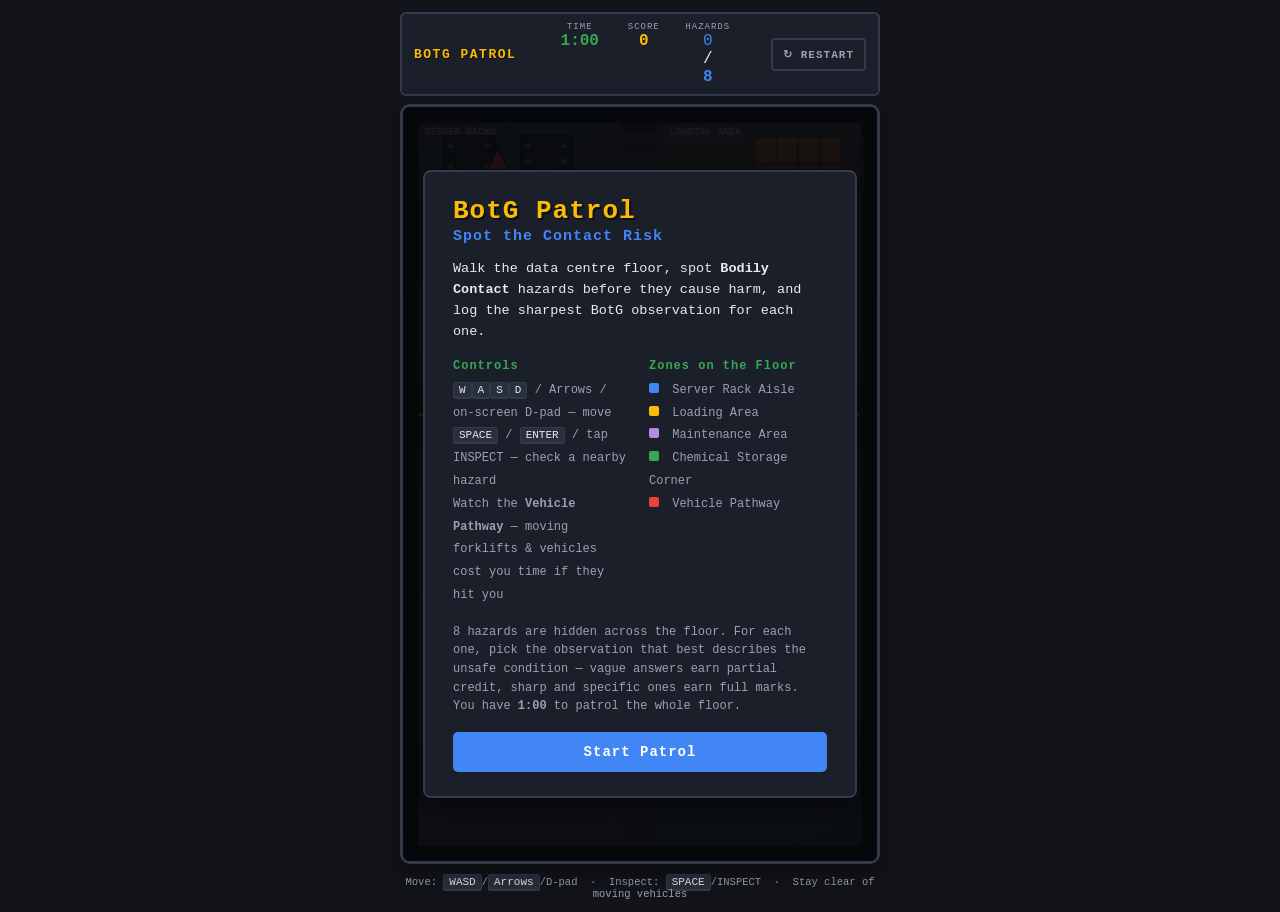
==== index.html @ 4b275d4d "Add BotG Patrol: Spot the Contact Risk game Mobile-first pixel-style safety game for the Bodily Cont" ====
<!DOCTYPE html>
<html lang="en">
<head>
<meta charset="UTF-8">
<meta name="viewport" content="width=device-width, initial-scale=1.0, maximum-scale=1.0, user-scalable=no">
<title>BotG Patrol: Spot the Contact Risk</title>
<link rel="stylesheet" href="style.css">
</head>
<body>
<div id="app">

  <!-- ============ HUD BAR ============ -->
  <header id="hud">
    <div class="hud-brand">BOTG PATROL</div>
    <div class="hud-stats">
      <div class="hud-item"><span class="hud-label">TIME</span><span id="hudTime">1:00</span></div>
      <div class="hud-item"><span class="hud-label">SCORE</span><span id="hudScore">0</span></div>
      <div class="hud-item"><span class="hud-label">HAZARDS</span><span id="hudFound">0</span>/<span id="hudTotal">8</span></div>
    </div>
    <button id="restartBtn" title="Restart patrol">&#8635; RESTART</button>
  </header>

  <!-- ============ GAME STAGE ============ -->
  <div id="stage">
    <canvas id="gameCanvas" width="480" height="760"></canvas>

    <!-- Floating "press space" prompt & collision toast rendered as DOM for crisp text -->
    <div id="promptBubble" class="hidden">SPACE to inspect</div>
    <div id="toast" class="hidden"></div>

    <!-- On-screen touch controls — shown only on touch devices (see script.js) -->
    <div id="touchControls" class="touch-controls">
      <div class="dpad">
        <button id="btnUp" class="dpad-btn dpad-up" aria-label="Move up">&#9650;</button>
        <button id="btnLeft" class="dpad-btn dpad-left" aria-label="Move left">&#9664;</button>
        <button id="btnRight" class="dpad-btn dpad-right" aria-label="Move right">&#9654;</button>
        <button id="btnDown" class="dpad-btn dpad-down" aria-label="Move down">&#9660;</button>
      </div>
      <button id="btnInspect" class="inspect-btn" aria-label="Inspect hazard">INSPECT</button>
    </div>

    <!-- ============ START SCREEN ============ -->
    <div id="startScreen" class="overlay">
      <div class="card wide">
        <h1>BotG Patrol</h1>
        <h2 class="subtitle">Spot the Contact Risk</h2>
        <p class="lead">
          Walk the data centre floor, spot <strong>Bodily Contact</strong> hazards before they cause harm,
          and log the sharpest BotG observation for each one.
        </p>

        <div class="briefing-grid">
          <div class="briefing-col">
            <h3>Controls</h3>
            <ul class="controls-list">
              <li><kbd>W</kbd><kbd>A</kbd><kbd>S</kbd><kbd>D</kbd> / Arrows / on-screen D-pad — move</li>
              <li><kbd>SPACE</kbd> / <kbd>ENTER</kbd> / tap INSPECT — check a nearby hazard</li>
              <li>Watch the <strong>Vehicle Pathway</strong> — moving forklifts &amp; vehicles cost you time if they hit you</li>
            </ul>
          </div>
          <div class="briefing-col">
            <h3>Zones on the Floor</h3>
            <ul class="zone-legend">
              <li><span class="dot dot-rack"></span> Server Rack Aisle</li>
              <li><span class="dot dot-load"></span> Loading Area</li>
              <li><span class="dot dot-maint"></span> Maintenance Area</li>
              <li><span class="dot dot-chem"></span> Chemical Storage Corner</li>
              <li><span class="dot dot-path"></span> Vehicle Pathway</li>
            </ul>
          </div>
        </div>

        <p class="lead small">
          8 hazards are hidden across the floor. For each one, pick the observation that best describes
          the unsafe condition — vague answers earn partial credit, sharp and specific ones earn full marks.
          You have <strong id="introTime">1:00</strong> to patrol the whole floor.
        </p>

        <button id="startBtn" class="btn-primary">Start Patrol</button>
      </div>
    </div>

    <!-- ============ HAZARD INSPECT MODAL ============ -->
    <div id="hazardModal" class="overlay hidden">
      <div class="card">
        <p class="hz-zone" id="hzZone">ZONE</p>
        <h2 id="hzTitle">Hazard Name</h2>
        <p id="hzScenario">Scenario text.</p>

        <p class="hz-question">What should be logged in BotG?</p>
        <div id="hzOptions" class="hz-options"></div>

        <div id="hzFeedback" class="hz-feedback hidden">
          <p id="hzFeedbackText"></p>
          <p id="hzCategoryLine" class="hz-category"></p>
          <p id="hzPoints"></p>
          <button id="hzContinue" class="btn-primary">Continue Patrol</button>
        </div>
      </div>
    </div>

    <!-- ============ END SCREEN ============ -->
    <div id="endScreen" class="overlay hidden">
      <div class="card wide">
        <h1 id="endHeadline">Patrol Complete</h1>
        <p class="rating" id="endRating">Rating</p>

        <div class="results-grid">
          <div class="result-box">
            <span class="result-label">Final Score</span>
            <span class="result-value" id="endScore">0 / 80</span>
          </div>
          <div class="result-box">
            <span class="result-label">Hazards Found</span>
            <span class="result-value" id="endFound">0 / 8</span>
          </div>
          <div class="result-box">
            <span class="result-label">Accuracy</span>
            <span class="result-value" id="endAccuracy">0%</span>
          </div>
        </div>

        <p class="lead small" id="endMessage"></p>
        <button id="playAgainBtn" class="btn-primary">Play Again</button>
      </div>
    </div>

  </div>

  <footer id="controlsBar">
    Move: <kbd>WASD</kbd>/<kbd>Arrows</kbd>/D-pad &nbsp;·&nbsp; Inspect: <kbd>SPACE</kbd>/INSPECT &nbsp;·&nbsp; Stay clear of moving vehicles
  </footer>
</div>

<script src="script.js"></script>
</body>
</html>
---- style.css ----
/* ==========================================================================
   BotG Patrol — Stylesheet
   Mobile-first, clean visual language for a professional safety-campaign
   audience. No external fonts/images — everything here is system fonts +
   CSS/canvas shapes so the game stays fully self-contained.
   ========================================================================== */

:root {
  --bg: #12141a;
  --panel: #1b1f29;
  --panel-border: #333a4a;
  --text: #e8eaed;
  --text-dim: #9aa1b2;

  --blue: #4285F4;
  --red: #EA4335;
  --yellow: #FBBC05;
  --green: #34A853;

  --font: "Consolas", "Courier New", ui-monospace, monospace;
}

* { box-sizing: border-box; }

html, body {
  margin: 0;
  padding: 0;
  background: var(--bg);
  color: var(--text);
  font-family: var(--font);
  height: 100%;
}

#app {
  display: flex;
  flex-direction: column;
  align-items: center;
  min-height: 100vh;
  padding: 12px;
  gap: 8px;
}

/* ---------------- HUD ---------------- */
#hud {
  width: 100%;
  max-width: 480px;
  display: flex;
  align-items: center;
  justify-content: space-between;
  background: var(--panel);
  border: 2px solid var(--panel-border);
  border-radius: 6px;
  padding: 8px 12px;
  gap: 8px;
  flex-wrap: wrap;
}

.hud-brand {
  font-weight: 700;
  letter-spacing: 1.5px;
  color: var(--yellow);
  font-size: 13px;
  text-shadow: 1px 1px 0 rgba(0,0,0,0.5);
  white-space: nowrap;
}

.hud-stats {
  display: flex;
  gap: 14px;
  flex-wrap: wrap;
}

.hud-item {
  display: flex;
  flex-direction: column;
  align-items: center;
  min-width: 50px;
}

.hud-label {
  font-size: 9px;
  letter-spacing: 1px;
  color: var(--text-dim);
}

.hud-item span:last-child {
  font-size: 16px;
  font-weight: 700;
}

#hudTime { color: var(--green); }
#hudScore { color: var(--yellow); }
#hudFound, #hudTotal { color: var(--blue); }

#restartBtn {
  background: var(--panel);
  color: var(--text-dim);
  border: 2px solid var(--panel-border);
  border-radius: 4px;
  padding: 8px 10px;
  font-family: var(--font);
  font-weight: 700;
  font-size: 11px;
  letter-spacing: 1px;
  cursor: pointer;
}
#restartBtn:hover { color: var(--text); border-color: var(--blue); }

/* ---------------- STAGE ---------------- */
#stage {
  position: relative;
  width: 100%;
  max-width: 480px;
  aspect-ratio: 480 / 760;
  background: #000;
  border: 3px solid var(--panel-border);
  border-radius: 10px;
  overflow: hidden;
  box-shadow: 0 8px 24px rgba(0,0,0,0.45);
  touch-action: none;
}

#gameCanvas {
  width: 100%;
  height: 100%;
  display: block;
  image-rendering: auto;
}

/* ---------------- TOUCH CONTROLS ---------------- */
.touch-controls {
  position: absolute;
  inset: 0;
  display: none;
  pointer-events: none;
  z-index: 4;
}
body.touch-mode .touch-controls { display: block; }

.dpad {
  position: absolute;
  left: 14px;
  bottom: 14px;
  width: 128px;
  height: 128px;
}

.dpad-btn {
  position: absolute;
  width: 44px;
  height: 44px;
  background: rgba(20, 22, 28, 0.55);
  border: 2px solid rgba(232,234,237,0.35);
  border-radius: 8px;
  color: #e8eaed;
  font-size: 16px;
  pointer-events: auto;
  touch-action: none;
  user-select: none;
}
.dpad-btn:active { background: rgba(66,133,244,0.55); border-color: var(--blue); }

.dpad-up { left: 42px; top: 0; }
.dpad-down { left: 42px; top: 84px; }
.dpad-left { left: 0; top: 42px; }
.dpad-right { left: 84px; top: 42px; }

.inspect-btn {
  position: absolute;
  right: 18px;
  bottom: 26px;
  width: 84px;
  height: 84px;
  border-radius: 50%;
  background: rgba(251, 188, 5, 0.75);
  border: 2px solid rgba(26,26,26,0.6);
  color: #1a1a1a;
  font-family: var(--font);
  font-weight: 700;
  font-size: 11px;
  letter-spacing: 0.5px;
  pointer-events: auto;
  touch-action: none;
  user-select: none;
  box-shadow: 0 4px 12px rgba(0,0,0,0.4);
}
.inspect-btn:active { background: rgba(251, 188, 5, 0.95); }

#promptBubble {
  position: absolute;
  transform: translate(-50%, -100%);
  background: var(--yellow);
  color: #1a1a1a;
  font-weight: 700;
  font-size: 12px;
  padding: 4px 8px;
  border-radius: 4px;
  border: 2px solid #1a1a1a;
  pointer-events: none;
  white-space: nowrap;
  z-index: 5;
}

#toast {
  position: absolute;
  top: 14px;
  left: 50%;
  transform: translateX(-50%);
  background: var(--red);
  color: #fff;
  font-weight: 700;
  font-size: 13px;
  padding: 8px 14px;
  border-radius: 4px;
  border: 2px solid #7a1c14;
  z-index: 6;
  pointer-events: none;
}

.hidden { display: none !important; }

/* ---------------- OVERLAYS / CARDS ---------------- */
.overlay {
  position: absolute;
  inset: 0;
  background: rgba(8, 9, 12, 0.86);
  display: flex;
  align-items: center;
  justify-content: center;
  padding: 20px;
  z-index: 10;
}

.card {
  background: var(--panel);
  border: 2px solid var(--panel-border);
  border-radius: 8px;
  padding: 24px 28px;
  max-width: 460px;
  width: 100%;
  box-shadow: 0 10px 30px rgba(0,0,0,0.5);
  max-height: 92%;
  overflow-y: auto;
}

.card.wide { max-width: 640px; }

.card h1 {
  margin: 0 0 2px 0;
  font-size: 26px;
  letter-spacing: 1px;
  color: var(--yellow);
  text-shadow: 2px 2px 0 rgba(0,0,0,0.5);
}

.subtitle {
  margin: 0 0 14px 0;
  color: var(--blue);
  font-size: 15px;
  letter-spacing: 1px;
}

.lead {
  color: var(--text);
  font-size: 13.5px;
  line-height: 1.55;
}
.lead.small { font-size: 12px; color: var(--text-dim); }

.briefing-grid {
  display: grid;
  grid-template-columns: 1fr 1fr;
  gap: 18px;
  margin: 16px 0;
}
@media (max-width: 560px) {
  .briefing-grid { grid-template-columns: 1fr; }
}

.briefing-col h3 {
  font-size: 12px;
  letter-spacing: 1px;
  color: var(--green);
  margin: 0 0 6px 0;
}

.controls-list, .zone-legend {
  list-style: none;
  margin: 0;
  padding: 0;
  font-size: 12px;
  line-height: 1.9;
  color: var(--text-dim);
}

kbd {
  background: #2a2f3d;
  border: 1px solid var(--panel-border);
  border-bottom-width: 2px;
  border-radius: 3px;
  padding: 1px 5px;
  font-family: var(--font);
  font-size: 11px;
  color: var(--text);
}

.dot {
  display: inline-block;
  width: 10px;
  height: 10px;
  border-radius: 2px;
  margin-right: 6px;
}
.dot-rack { background: var(--blue); }
.dot-load { background: var(--yellow); }
.dot-maint { background: #b48be0; }
.dot-chem { background: var(--green); }
.dot-path { background: var(--red); }

.btn-primary {
  display: block;
  width: 100%;
  margin-top: 16px;
  background: var(--blue);
  color: #fff;
  border: none;
  border-radius: 5px;
  padding: 12px;
  font-family: var(--font);
  font-weight: 700;
  font-size: 14px;
  letter-spacing: 1px;
  cursor: pointer;
  transition: background 0.15s ease;
}
.btn-primary:hover { background: #5b95f5; }
.btn-primary:active { background: #3367c9; }

/* ---------------- HAZARD MODAL ---------------- */
.hz-zone {
  margin: 0;
  font-size: 11px;
  letter-spacing: 1.5px;
  color: var(--text-dim);
  text-transform: uppercase;
}

#hzTitle {
  margin: 2px 0 10px 0;
  font-size: 20px;
  color: var(--yellow);
}

#hzScenario {
  font-size: 13.5px;
  line-height: 1.5;
  margin: 0 0 14px 0;
}

.hz-question {
  font-size: 12.5px;
  font-weight: 700;
  color: var(--blue);
  margin: 0 0 8px 0;
}

.hz-options {
  display: flex;
  flex-direction: column;
  gap: 8px;
}

.hz-option-btn {
  text-align: left;
  background: #242a37;
  border: 2px solid var(--panel-border);
  color: var(--text);
  padding: 12px 14px;
  border-radius: 5px;
  font-family: var(--font);
  font-size: 12.5px;
  line-height: 1.4;
  cursor: pointer;
  min-height: 44px;
}
.hz-option-btn:hover { border-color: var(--blue); background: #2a3140; }
.hz-option-btn:disabled { cursor: default; opacity: 0.55; }

.hz-option-btn.chosen-correct { border-color: var(--green); background: #1d3327; }
.hz-option-btn.chosen-partial { border-color: var(--yellow); background: #332f1d; }
.hz-option-btn.chosen-wrong { border-color: var(--red); background: #33201d; }

.hz-feedback { margin-top: 14px; border-top: 1px dashed var(--panel-border); padding-top: 12px; }
#hzFeedbackText { font-size: 13px; line-height: 1.5; }
.hz-category { font-size: 11.5px; color: var(--text-dim); font-style: italic; }
#hzPoints { font-size: 13px; font-weight: 700; color: var(--yellow); }

/* ---------------- END SCREEN ---------------- */
.rating {
  font-size: 15px;
  font-weight: 700;
  color: var(--green);
  margin-top: 0;
}

.results-grid {
  display: grid;
  grid-template-columns: repeat(3, 1fr);
  gap: 10px;
  margin: 16px 0;
}
@media (max-width: 560px) {
  .results-grid { grid-template-columns: 1fr; }
}

.result-box {
  background: #20242e;
  border: 1px solid var(--panel-border);
  border-radius: 6px;
  padding: 10px;
  display: flex;
  flex-direction: column;
  align-items: center;
  gap: 4px;
}
.result-label { font-size: 10.5px; color: var(--text-dim); letter-spacing: 0.5px; }
.result-value { font-size: 17px; font-weight: 700; color: var(--yellow); }

/* ---------------- FOOTER ---------------- */
#controlsBar {
  width: 100%;
  max-width: 480px;
  text-align: center;
  font-size: 10.5px;
  color: var(--text-dim);
  padding: 4px 4px 0 4px;
}
body.touch-mode #controlsBar { display: none; }

/* ---------------- SUCCESS (all hazards found) ---------------- */
#endScreen.success .card {
  border-color: var(--green);
  box-shadow: 0 0 0 1px rgba(52,168,83,0.4), 0 10px 30px rgba(0,0,0,0.5);
}
#endScreen.success #endHeadline {
  color: var(--green);
}
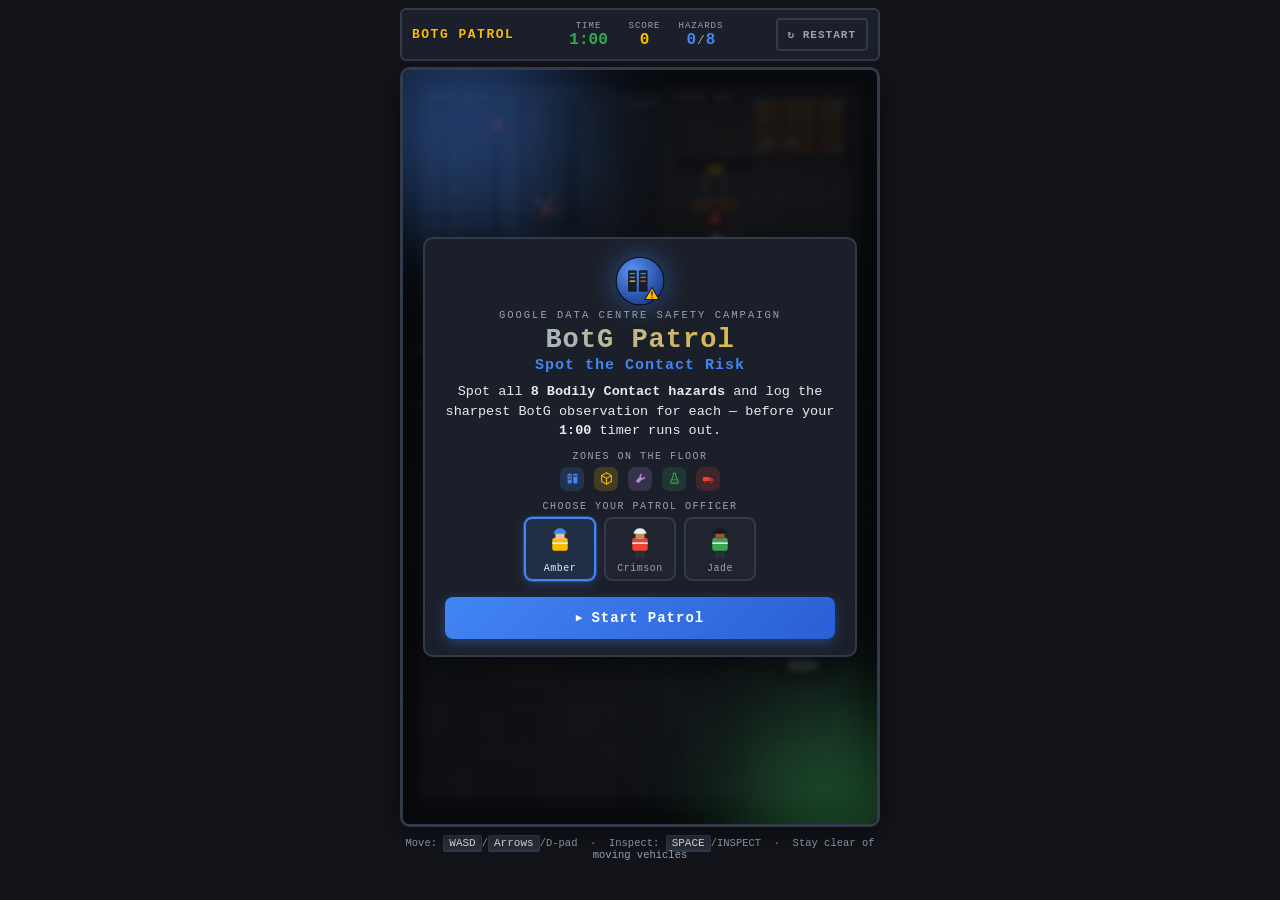
==== commit 594d1a3f: "Enhance game: character select, compact landing page, realistic graphics overhaul Adds a 3-character" ====
--- a/index.html
+++ b/index.html
@@ -13,11 +13,11 @@
   <header id="hud">
     <div class="hud-brand">BOTG PATROL</div>
     <div class="hud-stats">
-      <div class="hud-item"><span class="hud-label">TIME</span><span id="hudTime">1:00</span></div>
-      <div class="hud-item"><span class="hud-label">SCORE</span><span id="hudScore">0</span></div>
-      <div class="hud-item"><span class="hud-label">HAZARDS</span><span id="hudFound">0</span>/<span id="hudTotal">8</span></div>
-    </div>
-    <button id="restartBtn" title="Restart patrol">&#8635; RESTART</button>
+      <div class="hud-item"><span class="hud-label">TIME</span><span class="hud-value" id="hudTime">1:00</span></div>
+      <div class="hud-item"><span class="hud-label">SCORE</span><span class="hud-value" id="hudScore">0</span></div>
+      <div class="hud-item"><span class="hud-label">HAZARDS</span><span class="hud-value"><span id="hudFound">0</span><span class="hud-sep">/</span><span id="hudTotal">8</span></span></div>
+    </div>
+    <button id="restartBtn" title="Restart patrol">&#8635;<span class="restart-label"> RESTART</span></button>
   </header>
 
   <!-- ============ GAME STAGE ============ -->
@@ -41,42 +41,104 @@
 
     <!-- ============ START SCREEN ============ -->
     <div id="startScreen" class="overlay">
+      <div class="aurora" aria-hidden="true">
+        <span class="blob blob-blue"></span>
+        <span class="blob blob-green"></span>
+      </div>
+      <div class="particles" aria-hidden="true">
+        <span class="particle" style="left:6%; animation-delay:0s;"></span>
+        <span class="particle" style="left:18%; animation-delay:1.6s;"></span>
+        <span class="particle" style="left:32%; animation-delay:0.7s;"></span>
+        <span class="particle" style="left:48%; animation-delay:2.4s;"></span>
+        <span class="particle" style="left:62%; animation-delay:1.1s;"></span>
+        <span class="particle" style="left:76%; animation-delay:2.9s;"></span>
+        <span class="particle" style="left:90%; animation-delay:0.4s;"></span>
+      </div>
+
       <div class="card wide">
+        <div class="hero-badge">
+          <svg viewBox="0 0 96 96" xmlns="http://www.w3.org/2000/svg" aria-hidden="true">
+            <defs>
+              <radialGradient id="heroGrad" cx="35%" cy="30%" r="75%">
+                <stop offset="0%" stop-color="#5b95f5"/>
+                <stop offset="100%" stop-color="#1a3d8f"/>
+              </radialGradient>
+            </defs>
+            <circle cx="48" cy="48" r="44" fill="url(#heroGrad)" stroke="#0d0e12" stroke-width="2"/>
+            <rect x="26" y="28" width="16" height="40" rx="2" fill="#12141a" opacity="0.9"/>
+            <rect x="46" y="28" width="16" height="40" rx="2" fill="#12141a" opacity="0.9"/>
+            <rect x="29" y="33" width="10" height="2.6" fill="#34A853"/>
+            <rect x="29" y="40" width="10" height="2.6" fill="#4285F4"/>
+            <rect x="29" y="47" width="10" height="2.6" fill="#FBBC05"/>
+            <rect x="49" y="33" width="10" height="2.6" fill="#4285F4"/>
+            <rect x="49" y="40" width="10" height="2.6" fill="#34A853"/>
+            <rect x="49" y="47" width="10" height="2.6" fill="#EA4335"/>
+            <path d="M70 60 L83 82 H57 Z" fill="#FBBC05" stroke="#1a1a1a" stroke-width="2" stroke-linejoin="round"/>
+            <rect x="68.8" y="67" width="2.4" height="8" fill="#1a1a1a"/>
+            <circle cx="70" cy="78.5" r="1.5" fill="#1a1a1a"/>
+          </svg>
+        </div>
+
+        <p class="kicker">Google Data Centre Safety Campaign</p>
         <h1>BotG Patrol</h1>
         <h2 class="subtitle">Spot the Contact Risk</h2>
         <p class="lead">
-          Walk the data centre floor, spot <strong>Bodily Contact</strong> hazards before they cause harm,
-          and log the sharpest BotG observation for each one.
+          Spot all <strong>8 Bodily Contact hazards</strong> and log the sharpest BotG observation
+          for each — before your <strong id="introTime">1:00</strong> timer runs out.
         </p>
 
-        <div class="briefing-grid">
-          <div class="briefing-col">
-            <h3>Controls</h3>
-            <ul class="controls-list">
-              <li><kbd>W</kbd><kbd>A</kbd><kbd>S</kbd><kbd>D</kbd> / Arrows / on-screen D-pad — move</li>
-              <li><kbd>SPACE</kbd> / <kbd>ENTER</kbd> / tap INSPECT — check a nearby hazard</li>
-              <li>Watch the <strong>Vehicle Pathway</strong> — moving forklifts &amp; vehicles cost you time if they hit you</li>
-            </ul>
-          </div>
-          <div class="briefing-col">
-            <h3>Zones on the Floor</h3>
-            <ul class="zone-legend">
-              <li><span class="dot dot-rack"></span> Server Rack Aisle</li>
-              <li><span class="dot dot-load"></span> Loading Area</li>
-              <li><span class="dot dot-maint"></span> Maintenance Area</li>
-              <li><span class="dot dot-chem"></span> Chemical Storage Corner</li>
-              <li><span class="dot dot-path"></span> Vehicle Pathway</li>
-            </ul>
-          </div>
-        </div>
-
-        <p class="lead small">
-          8 hazards are hidden across the floor. For each one, pick the observation that best describes
-          the unsafe condition — vague answers earn partial credit, sharp and specific ones earn full marks.
-          You have <strong id="introTime">1:00</strong> to patrol the whole floor.
-        </p>
-
-        <button id="startBtn" class="btn-primary">Start Patrol</button>
+        <p class="mini-label">Zones on the Floor</p>
+        <div class="zone-strip">
+          <span class="zone-icon zone-icon-rack" title="Server Rack Aisle"><svg viewBox="0 0 16 16"><rect x="2" y="2" width="5" height="12" rx="1" fill="currentColor"/><rect x="9" y="2" width="5" height="12" rx="1" fill="currentColor"/><rect x="3" y="4.5" width="3" height="1.2" fill="#12141a"/><rect x="3" y="8" width="3" height="1.2" fill="#12141a"/><rect x="10" y="4.5" width="3" height="1.2" fill="#12141a"/></svg></span>
+          <span class="zone-icon zone-icon-load" title="Loading Area"><svg viewBox="0 0 16 16"><path d="M8 1 14 4.5 14 11.5 8 15 2 11.5 2 4.5Z" fill="none" stroke="currentColor" stroke-width="1.3"/><path d="M2 4.5 8 8 14 4.5M8 8V15" fill="none" stroke="currentColor" stroke-width="1.3"/></svg></span>
+          <span class="zone-icon zone-icon-maint" title="Maintenance Area"><svg viewBox="0 0 16 16"><path d="M10.6 2.3a3 3 0 0 0-3.7 3.9L2.3 10.8l2.9 2.9 4.6-4.6a3 3 0 0 0 3.9-3.7L11.9 7.2 8.8 7.2 8.8 4.1Z" fill="currentColor"/></svg></span>
+          <span class="zone-icon zone-icon-chem" title="Chemical Storage Corner"><svg viewBox="0 0 16 16"><path d="M6 1.5h4M6.5 1.5v3.8L3.4 11.7a1.4 1.4 0 0 0 1.3 2h6.6a1.4 1.4 0 0 0 1.3-2L9.5 5.3V1.5" fill="none" stroke="currentColor" stroke-width="1.3" stroke-linejoin="round"/><path d="M4.6 9.6h6.8" stroke="currentColor" stroke-width="1.1"/></svg></span>
+          <span class="zone-icon zone-icon-path" title="Vehicle Pathway"><svg viewBox="0 0 16 16"><rect x="1" y="6" width="8" height="5" rx="1" fill="currentColor"/><path d="M9 7h3l2 2v2h-5Z" fill="currentColor" opacity="0.65"/><circle cx="4.2" cy="12" r="1.3" fill="#12141a" stroke="currentColor" stroke-width="0.8"/><circle cx="11" cy="12" r="1.3" fill="#12141a" stroke="currentColor" stroke-width="0.8"/></svg></span>
+        </div>
+
+        <div class="char-select">
+          <p class="mini-label">Choose Your Patrol Officer</p>
+          <div class="char-options" id="charOptions">
+            <button type="button" class="char-btn selected" data-char="0" aria-pressed="true">
+              <svg viewBox="0 0 40 56" aria-hidden="true">
+                <rect x="13" y="38" width="6" height="14" rx="2" fill="#2b2f3a"/>
+                <rect x="21" y="38" width="6" height="14" rx="2" fill="#2b2f3a"/>
+                <rect x="8" y="20" width="24" height="20" rx="4" fill="#FBBC05"/>
+                <rect x="8" y="27" width="24" height="2.5" fill="#e8eaed"/>
+                <rect x="13" y="10" width="14" height="12" rx="3" fill="#f0c39a"/>
+                <path d="M11 12a9 7 0 0 1 18 0Z" fill="#4285F4"/>
+                <rect x="10" y="10.5" width="20" height="3" rx="1.5" fill="#4285F4"/>
+              </svg>
+              <span>Amber</span>
+            </button>
+            <button type="button" class="char-btn" data-char="1" aria-pressed="false">
+              <svg viewBox="0 0 40 56" aria-hidden="true">
+                <rect x="13" y="38" width="6" height="14" rx="2" fill="#2b2f3a"/>
+                <rect x="21" y="38" width="6" height="14" rx="2" fill="#2b2f3a"/>
+                <rect x="8" y="20" width="24" height="20" rx="4" fill="#EA4335"/>
+                <rect x="8" y="27" width="24" height="2.5" fill="#e8eaed"/>
+                <rect x="13" y="10" width="14" height="12" rx="3" fill="#c98a5b"/>
+                <path d="M11 12a9 7 0 0 1 18 0Z" fill="#e8eaed"/>
+                <rect x="10" y="10.5" width="20" height="3" rx="1.5" fill="#e8eaed"/>
+              </svg>
+              <span>Crimson</span>
+            </button>
+            <button type="button" class="char-btn" data-char="2" aria-pressed="false">
+              <svg viewBox="0 0 40 56" aria-hidden="true">
+                <rect x="13" y="38" width="6" height="14" rx="2" fill="#2b2f3a"/>
+                <rect x="21" y="38" width="6" height="14" rx="2" fill="#2b2f3a"/>
+                <rect x="8" y="20" width="24" height="20" rx="4" fill="#34A853"/>
+                <rect x="8" y="27" width="24" height="2.5" fill="#e8eaed"/>
+                <rect x="13" y="10" width="14" height="12" rx="3" fill="#8d5a3c"/>
+                <path d="M11 12a9 7 0 0 1 18 0Z" fill="#1a1a1a"/>
+                <rect x="10" y="10.5" width="20" height="3" rx="1.5" fill="#1a1a1a"/>
+              </svg>
+              <span>Jade</span>
+            </button>
+          </div>
+        </div>
+
+        <button id="startBtn" class="btn-primary"><span class="btn-icon">&#9654;</span> Start Patrol</button>
       </div>
     </div>
 
@@ -101,7 +163,21 @@
 
     <!-- ============ END SCREEN ============ -->
     <div id="endScreen" class="overlay hidden">
+      <div class="aurora" aria-hidden="true">
+        <span class="blob blob-blue"></span>
+        <span class="blob blob-green"></span>
+      </div>
+      <div class="particles" aria-hidden="true">
+        <span class="particle" style="left:10%; animation-delay:0.2s;"></span>
+        <span class="particle" style="left:26%; animation-delay:1.9s;"></span>
+        <span class="particle" style="left:40%; animation-delay:1s;"></span>
+        <span class="particle" style="left:58%; animation-delay:2.6s;"></span>
+        <span class="particle" style="left:72%; animation-delay:0.6s;"></span>
+        <span class="particle" style="left:86%; animation-delay:1.4s;"></span>
+      </div>
+
       <div class="card wide">
+        <p class="kicker">Patrol Results</p>
         <h1 id="endHeadline">Patrol Complete</h1>
         <p class="rating" id="endRating">Rating</p>
 
@@ -121,7 +197,7 @@
         </div>
 
         <p class="lead small" id="endMessage"></p>
-        <button id="playAgainBtn" class="btn-primary">Play Again</button>
+        <button id="playAgainBtn" class="btn-primary"><span class="btn-icon">&#8635;</span> Play Again</button>
       </div>
     </div>
 
--- a/style.css
+++ b/style.css
@@ -36,8 +36,8 @@
   flex-direction: column;
   align-items: center;
   min-height: 100vh;
-  padding: 12px;
-  gap: 8px;
+  padding: 8px;
+  gap: 6px;
 }
 
 /* ---------------- HUD ---------------- */
@@ -50,9 +50,9 @@
   background: var(--panel);
   border: 2px solid var(--panel-border);
   border-radius: 6px;
-  padding: 8px 12px;
+  padding: 8px 10px;
   gap: 8px;
-  flex-wrap: wrap;
+  flex-wrap: nowrap;
 }
 
 .hud-brand {
@@ -66,15 +66,15 @@
 
 .hud-stats {
   display: flex;
-  gap: 14px;
-  flex-wrap: wrap;
+  gap: 12px;
+  flex-wrap: nowrap;
 }
 
 .hud-item {
   display: flex;
   flex-direction: column;
   align-items: center;
-  min-width: 50px;
+  min-width: 44px;
 }
 
 .hud-label {
@@ -83,14 +83,25 @@
   color: var(--text-dim);
 }
 
-.hud-item span:last-child {
+.hud-value {
+  display: inline-flex;
+  align-items: baseline;
+  gap: 1px;
   font-size: 16px;
   font-weight: 700;
-}
+  white-space: nowrap;
+}
+
+.hud-sep { color: var(--text-dim); font-size: 13px; font-weight: 400; }
 
 #hudTime { color: var(--green); }
 #hudScore { color: var(--yellow); }
 #hudFound, #hudTotal { color: var(--blue); }
+
+@media (max-width: 430px) {
+  .restart-label { display: none; }
+  .hud-brand { font-size: 11px; letter-spacing: 1px; }
+}
 
 #restartBtn {
   background: var(--panel);
@@ -223,38 +234,133 @@
 .overlay {
   position: absolute;
   inset: 0;
-  background: rgba(8, 9, 12, 0.86);
+  background: rgba(8, 9, 12, 0.78);
+  backdrop-filter: blur(3px);
+  -webkit-backdrop-filter: blur(3px);
   display: flex;
   align-items: center;
   justify-content: center;
   padding: 20px;
   z-index: 10;
+  overflow: hidden;
+}
+
+/* Soft glowing color blobs drifting behind the card — decorative only */
+.aurora {
+  position: absolute;
+  inset: 0;
+  z-index: 0;
+  pointer-events: none;
+  overflow: hidden;
+}
+.blob {
+  position: absolute;
+  border-radius: 50%;
+  filter: blur(50px);
+  opacity: 0.38;
+}
+.blob-blue {
+  width: 220px; height: 220px;
+  background: var(--blue);
+  top: -60px; left: -50px;
+  animation: blobDriftA 10s ease-in-out infinite alternate;
+}
+.blob-green {
+  width: 190px; height: 190px;
+  background: var(--green);
+  bottom: -70px; right: -50px;
+  animation: blobDriftB 12s ease-in-out infinite alternate;
+}
+@keyframes blobDriftA { from { transform: translate(0,0); } to { transform: translate(30px, 24px); } }
+@keyframes blobDriftB { from { transform: translate(0,0); } to { transform: translate(-26px, -28px); } }
+
+/* Slow-rising particles — a little "data flowing through the floor" flourish */
+.particles {
+  position: absolute;
+  inset: 0;
+  z-index: 0;
+  pointer-events: none;
+  overflow: hidden;
+}
+.particle {
+  position: absolute;
+  bottom: -10px;
+  width: 4px;
+  height: 4px;
+  border-radius: 50%;
+  background: var(--blue);
+  opacity: 0;
+  animation: floatUp 7s linear infinite;
+}
+.particle:nth-child(3n+1) { background: var(--green); width: 3px; height: 3px; }
+.particle:nth-child(3n+2) { background: var(--yellow); width: 5px; height: 5px; }
+@keyframes floatUp {
+  0% { transform: translateY(0); opacity: 0; }
+  12% { opacity: 0.75; }
+  88% { opacity: 0.4; }
+  100% { transform: translateY(-90vh); opacity: 0; }
 }
 
 .card {
+  position: relative;
+  z-index: 1;
   background: var(--panel);
   border: 2px solid var(--panel-border);
-  border-radius: 8px;
-  padding: 24px 28px;
+  border-radius: 10px;
+  padding: 16px 20px;
   max-width: 460px;
   width: 100%;
   box-shadow: 0 10px 30px rgba(0,0,0,0.5);
-  max-height: 92%;
+  max-height: 96%;
   overflow-y: auto;
+  animation: cardIn 0.45s ease-out;
+}
+@keyframes cardIn {
+  from { opacity: 0; transform: translateY(14px) scale(0.97); }
+  to { opacity: 1; transform: none; }
 }
 
 .card.wide { max-width: 640px; }
+
+.hero-badge {
+  display: flex;
+  justify-content: center;
+  margin-bottom: 2px;
+}
+.hero-badge svg {
+  width: 52px;
+  height: 52px;
+  filter: drop-shadow(0 0 14px rgba(66,133,244,0.5));
+  animation: heroFloat 3.6s ease-in-out infinite;
+}
+@keyframes heroFloat {
+  0%, 100% { transform: translateY(0); }
+  50% { transform: translateY(-5px); }
+}
+
+.kicker {
+  text-align: center;
+  margin: 0 0 4px 0;
+  font-size: 10.5px;
+  letter-spacing: 2px;
+  color: var(--text-dim);
+  text-transform: uppercase;
+}
 
 .card h1 {
   margin: 0 0 2px 0;
-  font-size: 26px;
+  text-align: center;
+  font-size: 27px;
   letter-spacing: 1px;
-  color: var(--yellow);
-  text-shadow: 2px 2px 0 rgba(0,0,0,0.5);
+  background: linear-gradient(90deg, #8ab4ff, var(--yellow));
+  -webkit-background-clip: text;
+  background-clip: text;
+  color: transparent;
 }
 
 .subtitle {
-  margin: 0 0 14px 0;
+  margin: 0 0 8px 0;
+  text-align: center;
   color: var(--blue);
   font-size: 15px;
   letter-spacing: 1px;
@@ -263,34 +369,78 @@
 .lead {
   color: var(--text);
   font-size: 13.5px;
-  line-height: 1.55;
+  line-height: 1.45;
+  margin: 0 0 10px 0;
+  text-align: center;
 }
 .lead.small { font-size: 12px; color: var(--text-dim); }
 
-.briefing-grid {
-  display: grid;
-  grid-template-columns: 1fr 1fr;
-  gap: 18px;
-  margin: 16px 0;
-}
-@media (max-width: 560px) {
-  .briefing-grid { grid-template-columns: 1fr; }
-}
-
-.briefing-col h3 {
-  font-size: 12px;
-  letter-spacing: 1px;
-  color: var(--green);
-  margin: 0 0 6px 0;
-}
-
-.controls-list, .zone-legend {
-  list-style: none;
-  margin: 0;
-  padding: 0;
-  font-size: 12px;
-  line-height: 1.9;
-  color: var(--text-dim);
+/* ---------------- ZONE STRIP (compact icon row) ---------------- */
+.mini-label {
+  margin: 0 0 5px 0;
+  text-align: center;
+  font-size: 10px;
+  letter-spacing: 1.5px;
+  text-transform: uppercase;
+  color: var(--text-dim);
+}
+
+.zone-strip {
+  display: flex;
+  justify-content: center;
+  gap: 10px;
+  margin: 0 0 10px 0;
+  flex-wrap: wrap;
+}
+
+.zone-icon {
+  display: inline-flex;
+  align-items: center;
+  justify-content: center;
+  width: 24px;
+  height: 24px;
+  border-radius: 7px;
+  flex: 0 0 auto;
+}
+.zone-icon svg { width: 13px; height: 13px; }
+.zone-icon-rack { background: rgba(66,133,244,0.18); color: var(--blue); }
+.zone-icon-load { background: rgba(251,188,5,0.18); color: var(--yellow); }
+.zone-icon-maint { background: rgba(180,139,224,0.18); color: #b48be0; }
+.zone-icon-chem { background: rgba(52,168,83,0.18); color: var(--green); }
+.zone-icon-path { background: rgba(234,67,53,0.18); color: var(--red); }
+
+/* ---------------- CHARACTER SELECT ---------------- */
+.char-select { margin: 0 0 10px 0; }
+
+.char-options {
+  display: flex;
+  justify-content: center;
+  gap: 8px;
+}
+
+.char-btn {
+  display: flex;
+  flex-direction: column;
+  align-items: center;
+  gap: 2px;
+  width: 72px;
+  background: #20242e;
+  border: 2px solid var(--panel-border);
+  border-radius: 8px;
+  padding: 6px 4px 5px 4px;
+  cursor: pointer;
+  color: var(--text-dim);
+  font-family: var(--font);
+  transition: border-color 0.15s ease, background 0.15s ease, transform 0.15s ease;
+}
+.char-btn svg { width: 26px; height: 36px; }
+.char-btn span { font-size: 10px; letter-spacing: 0.5px; }
+.char-btn:hover { border-color: #4a5266; transform: translateY(-1px); }
+.char-btn.selected {
+  border-color: var(--blue);
+  background: rgba(66,133,244,0.14);
+  color: var(--text);
+  box-shadow: 0 0 0 1px rgba(66,133,244,0.4), 0 4px 12px rgba(66,133,244,0.25);
 }
 
 kbd {
@@ -304,37 +454,33 @@
   color: var(--text);
 }
 
-.dot {
-  display: inline-block;
-  width: 10px;
-  height: 10px;
-  border-radius: 2px;
-  margin-right: 6px;
-}
-.dot-rack { background: var(--blue); }
-.dot-load { background: var(--yellow); }
-.dot-maint { background: #b48be0; }
-.dot-chem { background: var(--green); }
-.dot-path { background: var(--red); }
-
 .btn-primary {
-  display: block;
+  display: flex;
+  align-items: center;
+  justify-content: center;
+  gap: 8px;
   width: 100%;
   margin-top: 16px;
-  background: var(--blue);
+  background: linear-gradient(135deg, var(--blue), #2a5fd6);
   color: #fff;
   border: none;
-  border-radius: 5px;
-  padding: 12px;
+  border-radius: 8px;
+  padding: 13px;
   font-family: var(--font);
   font-weight: 700;
   font-size: 14px;
   letter-spacing: 1px;
   cursor: pointer;
-  transition: background 0.15s ease;
-}
-.btn-primary:hover { background: #5b95f5; }
-.btn-primary:active { background: #3367c9; }
+  box-shadow: 0 4px 14px rgba(66,133,244,0.35);
+  transition: transform 0.15s ease, box-shadow 0.15s ease, background 0.15s ease;
+}
+.btn-primary:hover {
+  background: linear-gradient(135deg, #5b95f5, var(--blue));
+  transform: translateY(-2px);
+  box-shadow: 0 6px 20px rgba(66,133,244,0.5);
+}
+.btn-primary:active { transform: translateY(0); }
+.btn-icon { font-size: 11px; }
 
 /* ---------------- HAZARD MODAL ---------------- */
 .hz-zone {
@@ -397,6 +543,7 @@
 
 /* ---------------- END SCREEN ---------------- */
 .rating {
+  text-align: center;
   font-size: 15px;
   font-weight: 700;
   color: var(--green);
@@ -416,6 +563,7 @@
 .result-box {
   background: #20242e;
   border: 1px solid var(--panel-border);
+  border-top: 3px solid var(--panel-border);
   border-radius: 6px;
   padding: 10px;
   display: flex;
@@ -423,6 +571,9 @@
   align-items: center;
   gap: 4px;
 }
+.results-grid .result-box:nth-child(1) { border-top-color: var(--yellow); }
+.results-grid .result-box:nth-child(2) { border-top-color: var(--blue); }
+.results-grid .result-box:nth-child(3) { border-top-color: var(--green); }
 .result-label { font-size: 10.5px; color: var(--text-dim); letter-spacing: 0.5px; }
 .result-value { font-size: 17px; font-weight: 700; color: var(--yellow); }
 
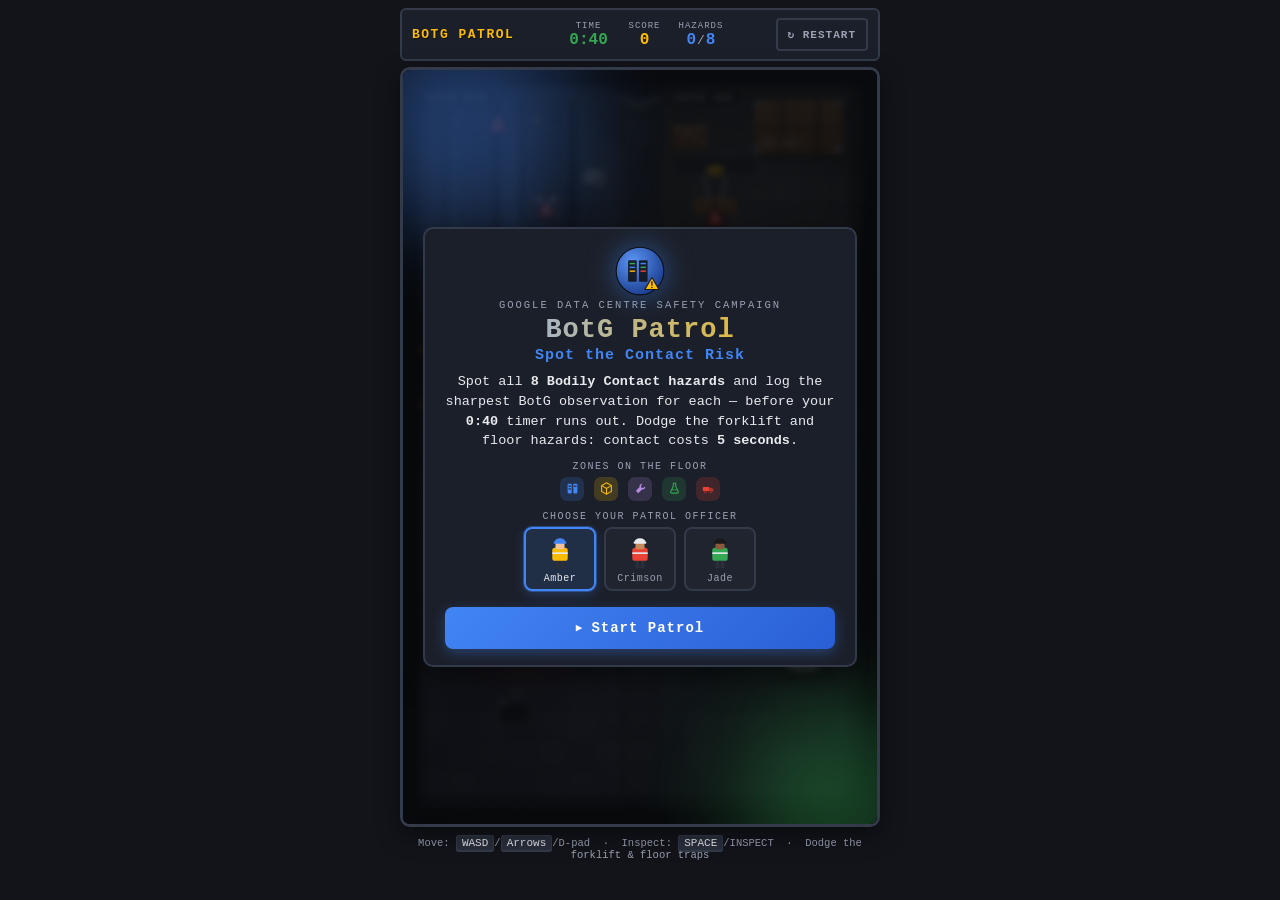
==== commit a2935d8c: "Tighten pacing and quiz difficulty Cut the timer to 40s, replace the van with a full-route forklift " ====
--- a/index.html
+++ b/index.html
@@ -13,7 +13,7 @@
   <header id="hud">
     <div class="hud-brand">BOTG PATROL</div>
     <div class="hud-stats">
-      <div class="hud-item"><span class="hud-label">TIME</span><span class="hud-value" id="hudTime">1:00</span></div>
+      <div class="hud-item"><span class="hud-label">TIME</span><span class="hud-value" id="hudTime">0:40</span></div>
       <div class="hud-item"><span class="hud-label">SCORE</span><span class="hud-value" id="hudScore">0</span></div>
       <div class="hud-item"><span class="hud-label">HAZARDS</span><span class="hud-value"><span id="hudFound">0</span><span class="hud-sep">/</span><span id="hudTotal">8</span></span></div>
     </div>
@@ -84,7 +84,8 @@
         <h2 class="subtitle">Spot the Contact Risk</h2>
         <p class="lead">
           Spot all <strong>8 Bodily Contact hazards</strong> and log the sharpest BotG observation
-          for each — before your <strong id="introTime">1:00</strong> timer runs out.
+          for each — before your <strong id="introTime">0:40</strong> timer runs out.
+          Dodge the forklift and floor hazards: contact costs <strong>5 seconds</strong>.
         </p>
 
         <p class="mini-label">Zones on the Floor</p>
@@ -93,7 +94,7 @@
           <span class="zone-icon zone-icon-load" title="Loading Area"><svg viewBox="0 0 16 16"><path d="M8 1 14 4.5 14 11.5 8 15 2 11.5 2 4.5Z" fill="none" stroke="currentColor" stroke-width="1.3"/><path d="M2 4.5 8 8 14 4.5M8 8V15" fill="none" stroke="currentColor" stroke-width="1.3"/></svg></span>
           <span class="zone-icon zone-icon-maint" title="Maintenance Area"><svg viewBox="0 0 16 16"><path d="M10.6 2.3a3 3 0 0 0-3.7 3.9L2.3 10.8l2.9 2.9 4.6-4.6a3 3 0 0 0 3.9-3.7L11.9 7.2 8.8 7.2 8.8 4.1Z" fill="currentColor"/></svg></span>
           <span class="zone-icon zone-icon-chem" title="Chemical Storage Corner"><svg viewBox="0 0 16 16"><path d="M6 1.5h4M6.5 1.5v3.8L3.4 11.7a1.4 1.4 0 0 0 1.3 2h6.6a1.4 1.4 0 0 0 1.3-2L9.5 5.3V1.5" fill="none" stroke="currentColor" stroke-width="1.3" stroke-linejoin="round"/><path d="M4.6 9.6h6.8" stroke="currentColor" stroke-width="1.1"/></svg></span>
-          <span class="zone-icon zone-icon-path" title="Vehicle Pathway"><svg viewBox="0 0 16 16"><rect x="1" y="6" width="8" height="5" rx="1" fill="currentColor"/><path d="M9 7h3l2 2v2h-5Z" fill="currentColor" opacity="0.65"/><circle cx="4.2" cy="12" r="1.3" fill="#12141a" stroke="currentColor" stroke-width="0.8"/><circle cx="11" cy="12" r="1.3" fill="#12141a" stroke="currentColor" stroke-width="0.8"/></svg></span>
+          <span class="zone-icon zone-icon-path" title="Forklift Route"><svg viewBox="0 0 16 16"><rect x="1" y="6" width="8" height="5" rx="1" fill="currentColor"/><path d="M9 7h3l2 2v2h-5Z" fill="currentColor" opacity="0.65"/><circle cx="4.2" cy="12" r="1.3" fill="#12141a" stroke="currentColor" stroke-width="0.8"/><circle cx="11" cy="12" r="1.3" fill="#12141a" stroke="currentColor" stroke-width="0.8"/></svg></span>
         </div>
 
         <div class="char-select">
@@ -204,7 +205,7 @@
   </div>
 
   <footer id="controlsBar">
-    Move: <kbd>WASD</kbd>/<kbd>Arrows</kbd>/D-pad &nbsp;·&nbsp; Inspect: <kbd>SPACE</kbd>/INSPECT &nbsp;·&nbsp; Stay clear of moving vehicles
+    Move: <kbd>WASD</kbd>/<kbd>Arrows</kbd>/D-pad &nbsp;·&nbsp; Inspect: <kbd>SPACE</kbd>/INSPECT &nbsp;·&nbsp; Dodge the forklift &amp; floor traps
   </footer>
 </div>
 
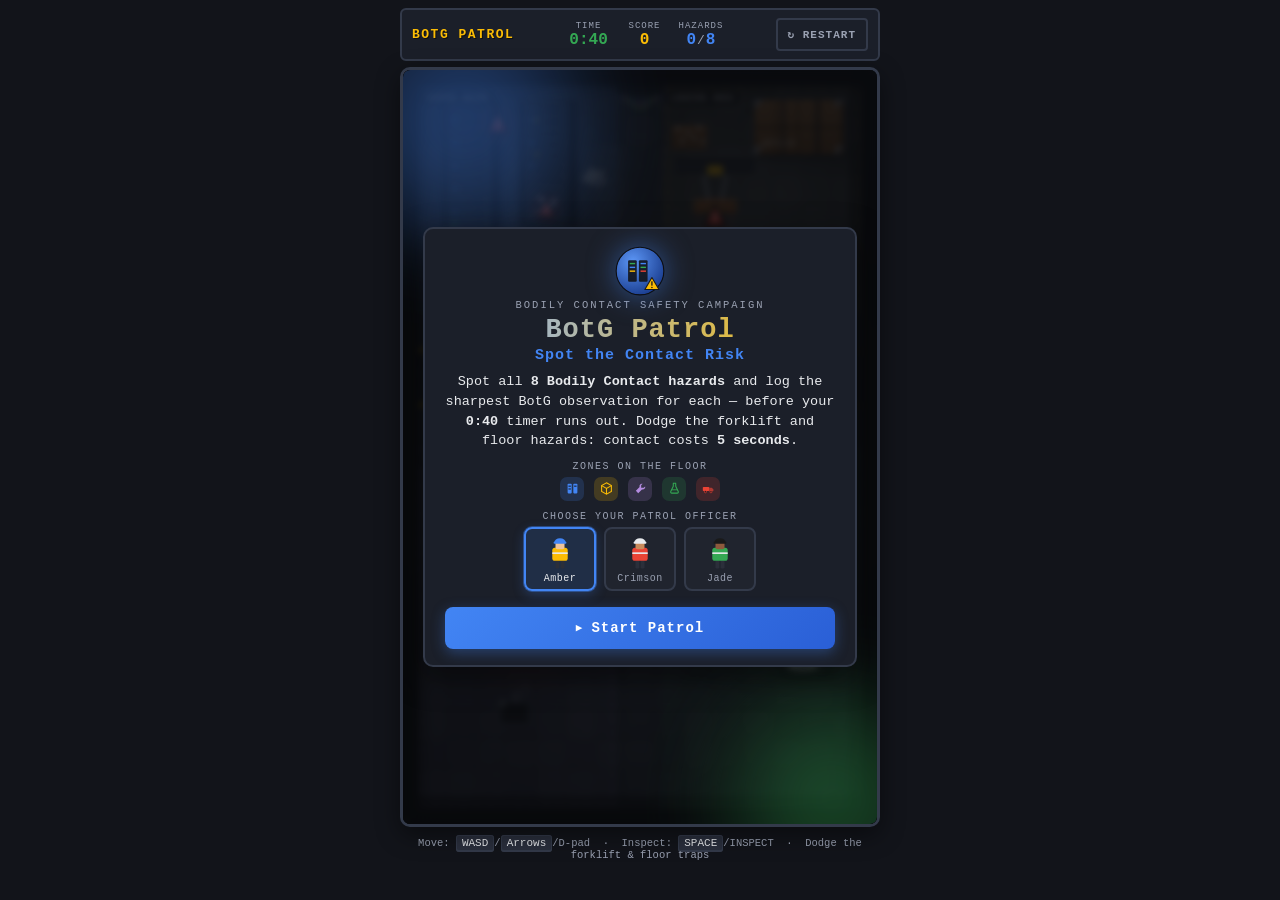
==== commit 402caa7d: "Remove Google Data Centre wording from BotG Patrol Landing-page kicker now reads "Bodily Contact Saf" ====
--- a/index.html
+++ b/index.html
@@ -79,7 +79,7 @@
           </svg>
         </div>
 
-        <p class="kicker">Google Data Centre Safety Campaign</p>
+        <p class="kicker">Bodily Contact Safety Campaign</p>
         <h1>BotG Patrol</h1>
         <h2 class="subtitle">Spot the Contact Risk</h2>
         <p class="lead">
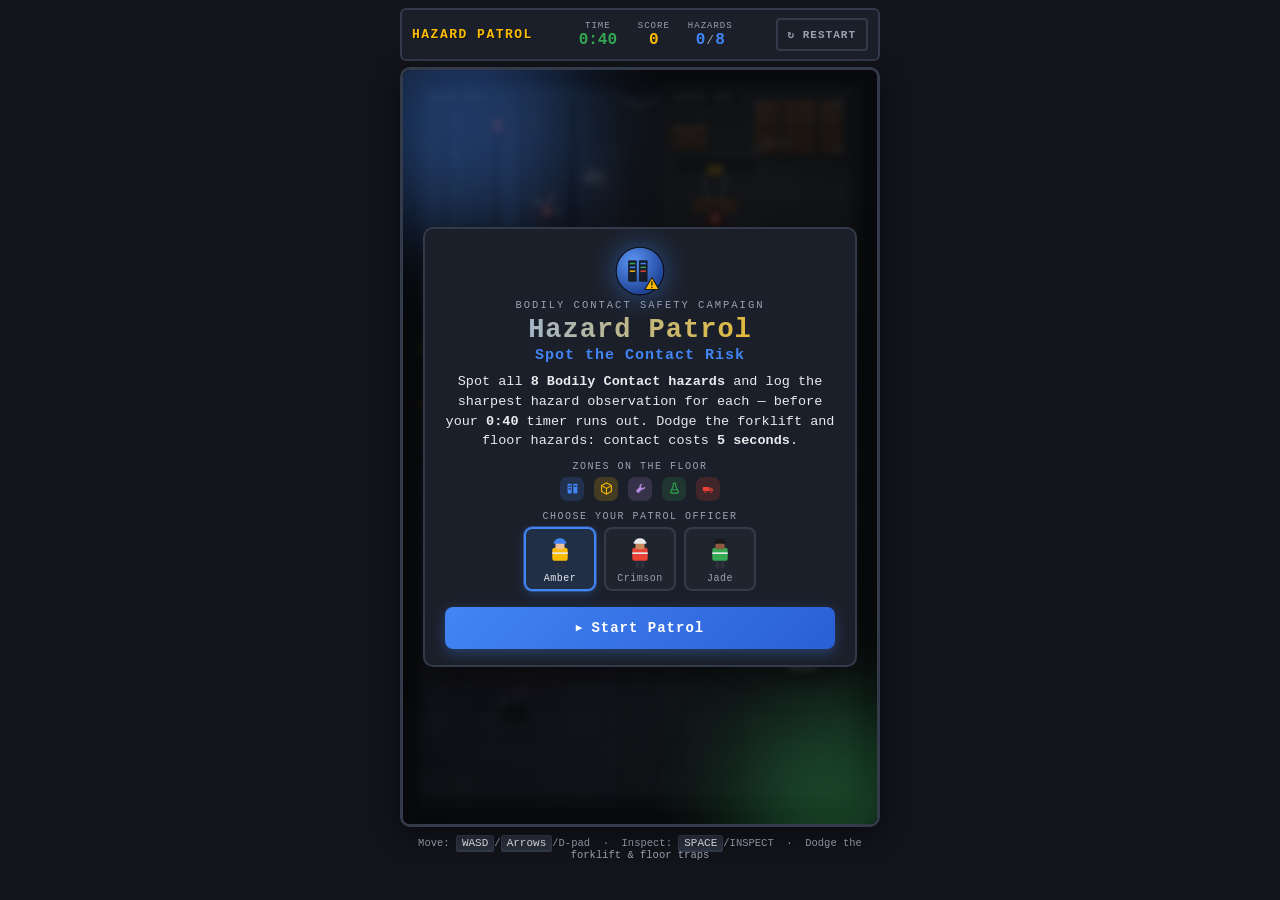
==== commit 8f6efe8c: "Rename BotG Patrol to Hazard Patrol and drop all BotG wording Title, HUD brand, landing heading, qui" ====
--- a/index.html
+++ b/index.html
@@ -3,7 +3,7 @@
 <head>
 <meta charset="UTF-8">
 <meta name="viewport" content="width=device-width, initial-scale=1.0, maximum-scale=1.0, user-scalable=no">
-<title>BotG Patrol: Spot the Contact Risk</title>
+<title>Hazard Patrol: Spot the Contact Risk</title>
 <link rel="stylesheet" href="style.css">
 </head>
 <body>
@@ -11,7 +11,7 @@
 
   <!-- ============ HUD BAR ============ -->
   <header id="hud">
-    <div class="hud-brand">BOTG PATROL</div>
+    <div class="hud-brand">HAZARD PATROL</div>
     <div class="hud-stats">
       <div class="hud-item"><span class="hud-label">TIME</span><span class="hud-value" id="hudTime">0:40</span></div>
       <div class="hud-item"><span class="hud-label">SCORE</span><span class="hud-value" id="hudScore">0</span></div>
@@ -80,10 +80,10 @@
         </div>
 
         <p class="kicker">Bodily Contact Safety Campaign</p>
-        <h1>BotG Patrol</h1>
+        <h1>Hazard Patrol</h1>
         <h2 class="subtitle">Spot the Contact Risk</h2>
         <p class="lead">
-          Spot all <strong>8 Bodily Contact hazards</strong> and log the sharpest BotG observation
+          Spot all <strong>8 Bodily Contact hazards</strong> and log the sharpest hazard observation
           for each — before your <strong id="introTime">0:40</strong> timer runs out.
           Dodge the forklift and floor hazards: contact costs <strong>5 seconds</strong>.
         </p>
@@ -150,7 +150,7 @@
         <h2 id="hzTitle">Hazard Name</h2>
         <p id="hzScenario">Scenario text.</p>
 
-        <p class="hz-question">What should be logged in BotG?</p>
+        <p class="hz-question">How should this hazard be logged?</p>
         <div id="hzOptions" class="hz-options"></div>
 
         <div id="hzFeedback" class="hz-feedback hidden">
--- a/style.css
+++ b/style.css
@@ -1,5 +1,5 @@
 /* ==========================================================================
-   BotG Patrol — Stylesheet
+   Hazard Patrol — Stylesheet
    Mobile-first, clean visual language for a professional safety-campaign
    audience. No external fonts/images — everything here is system fonts +
    CSS/canvas shapes so the game stays fully self-contained.
